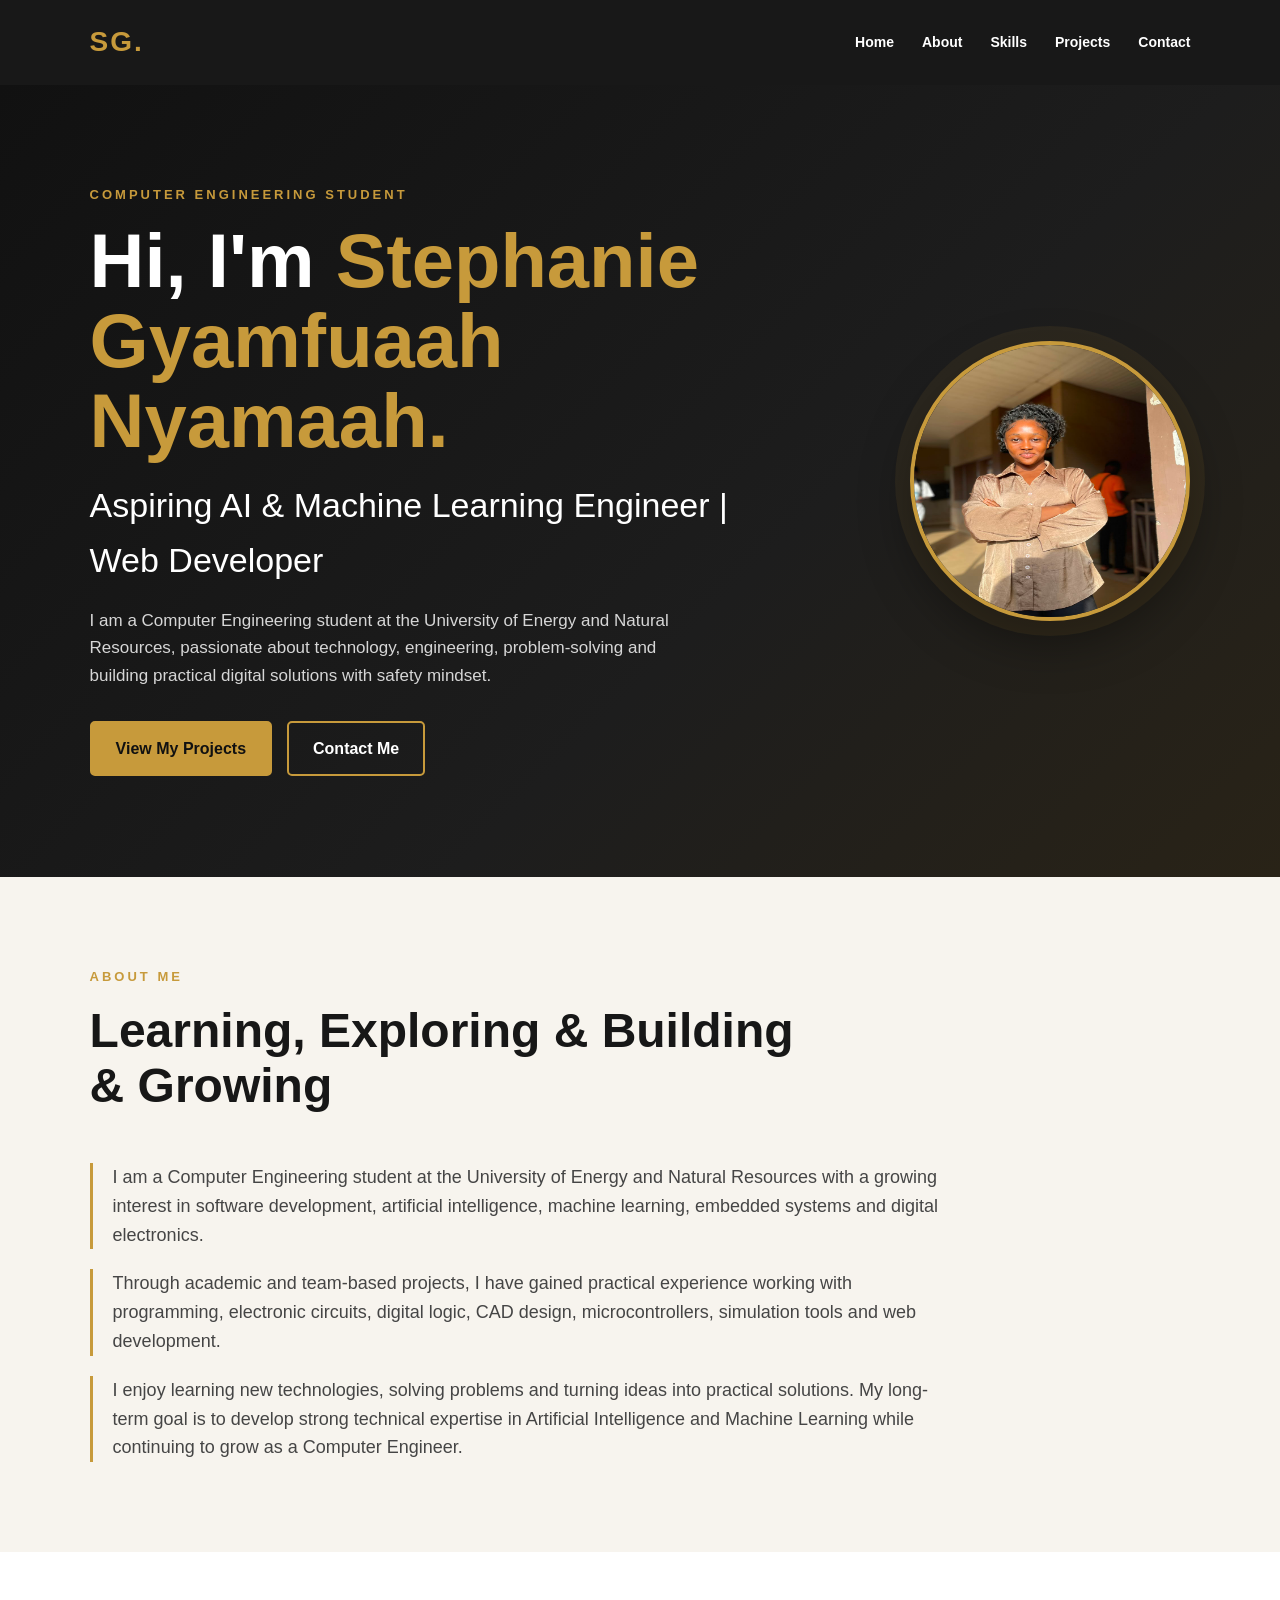
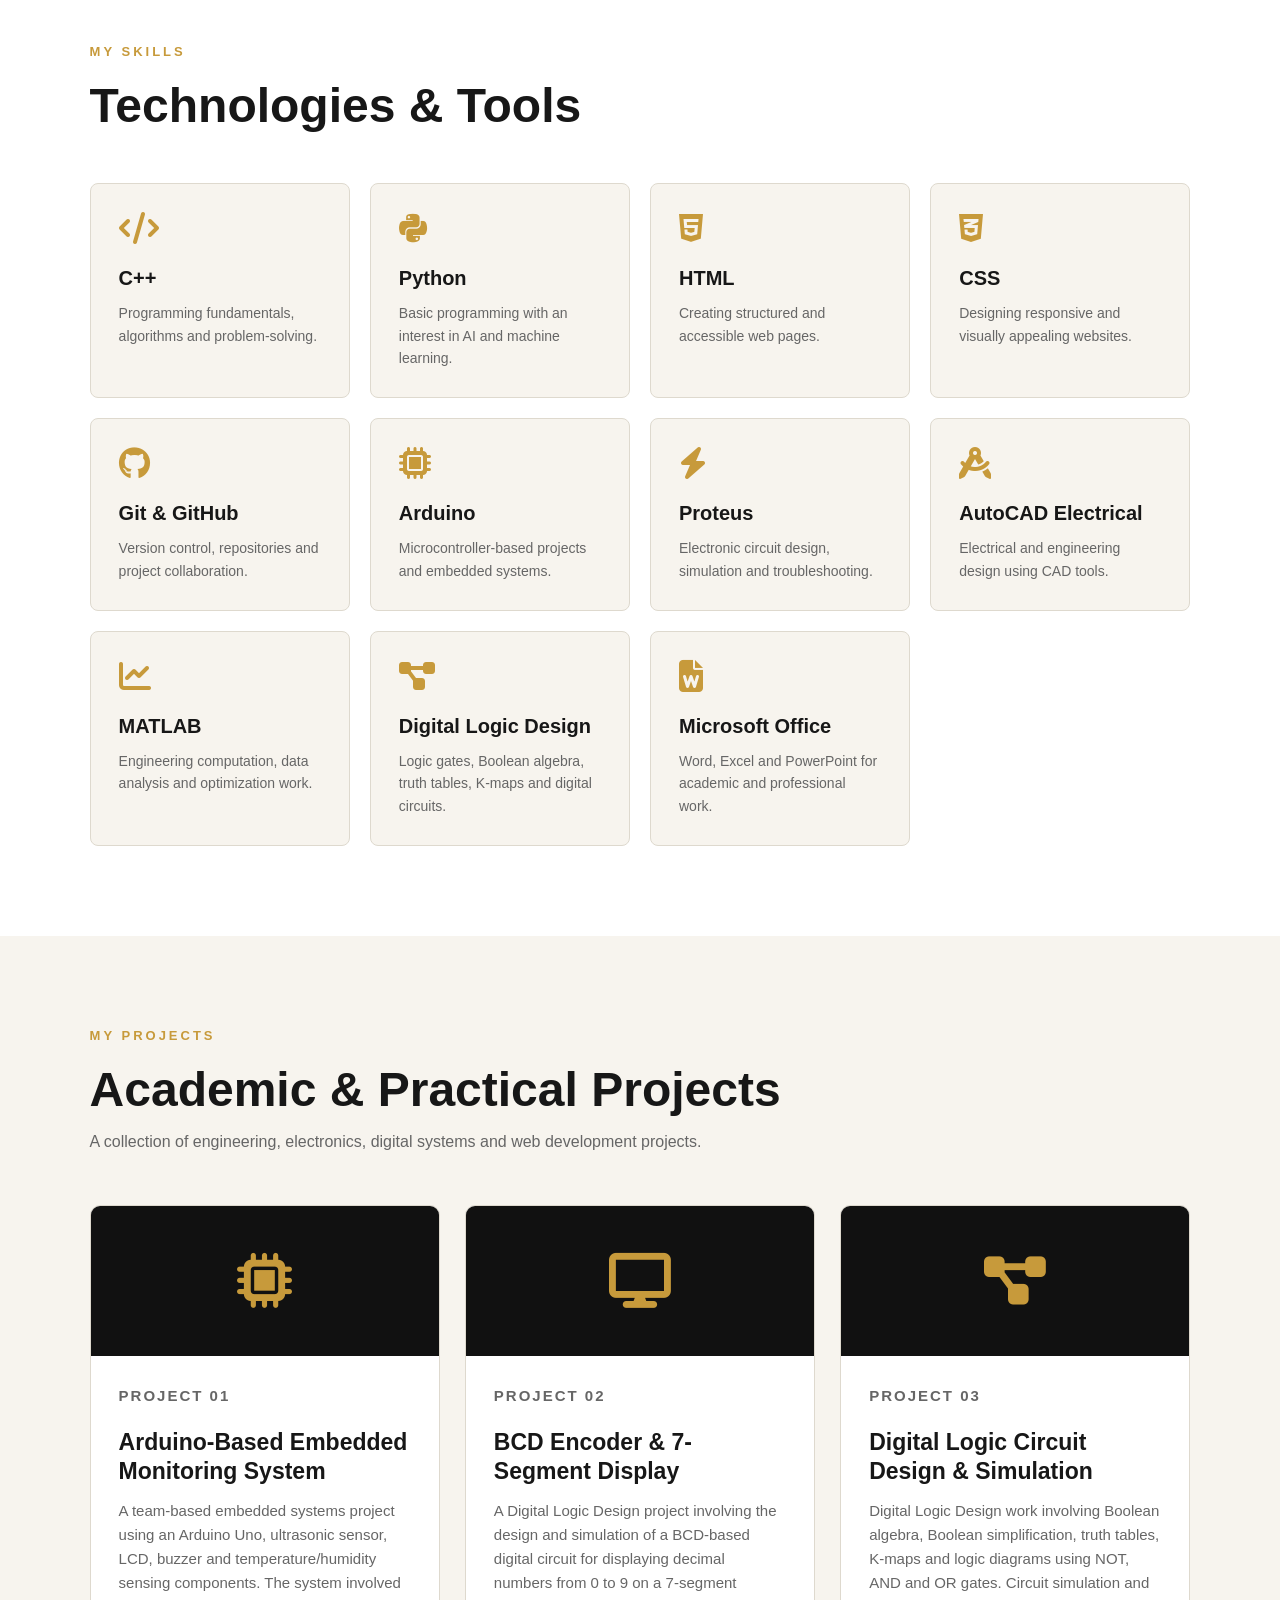
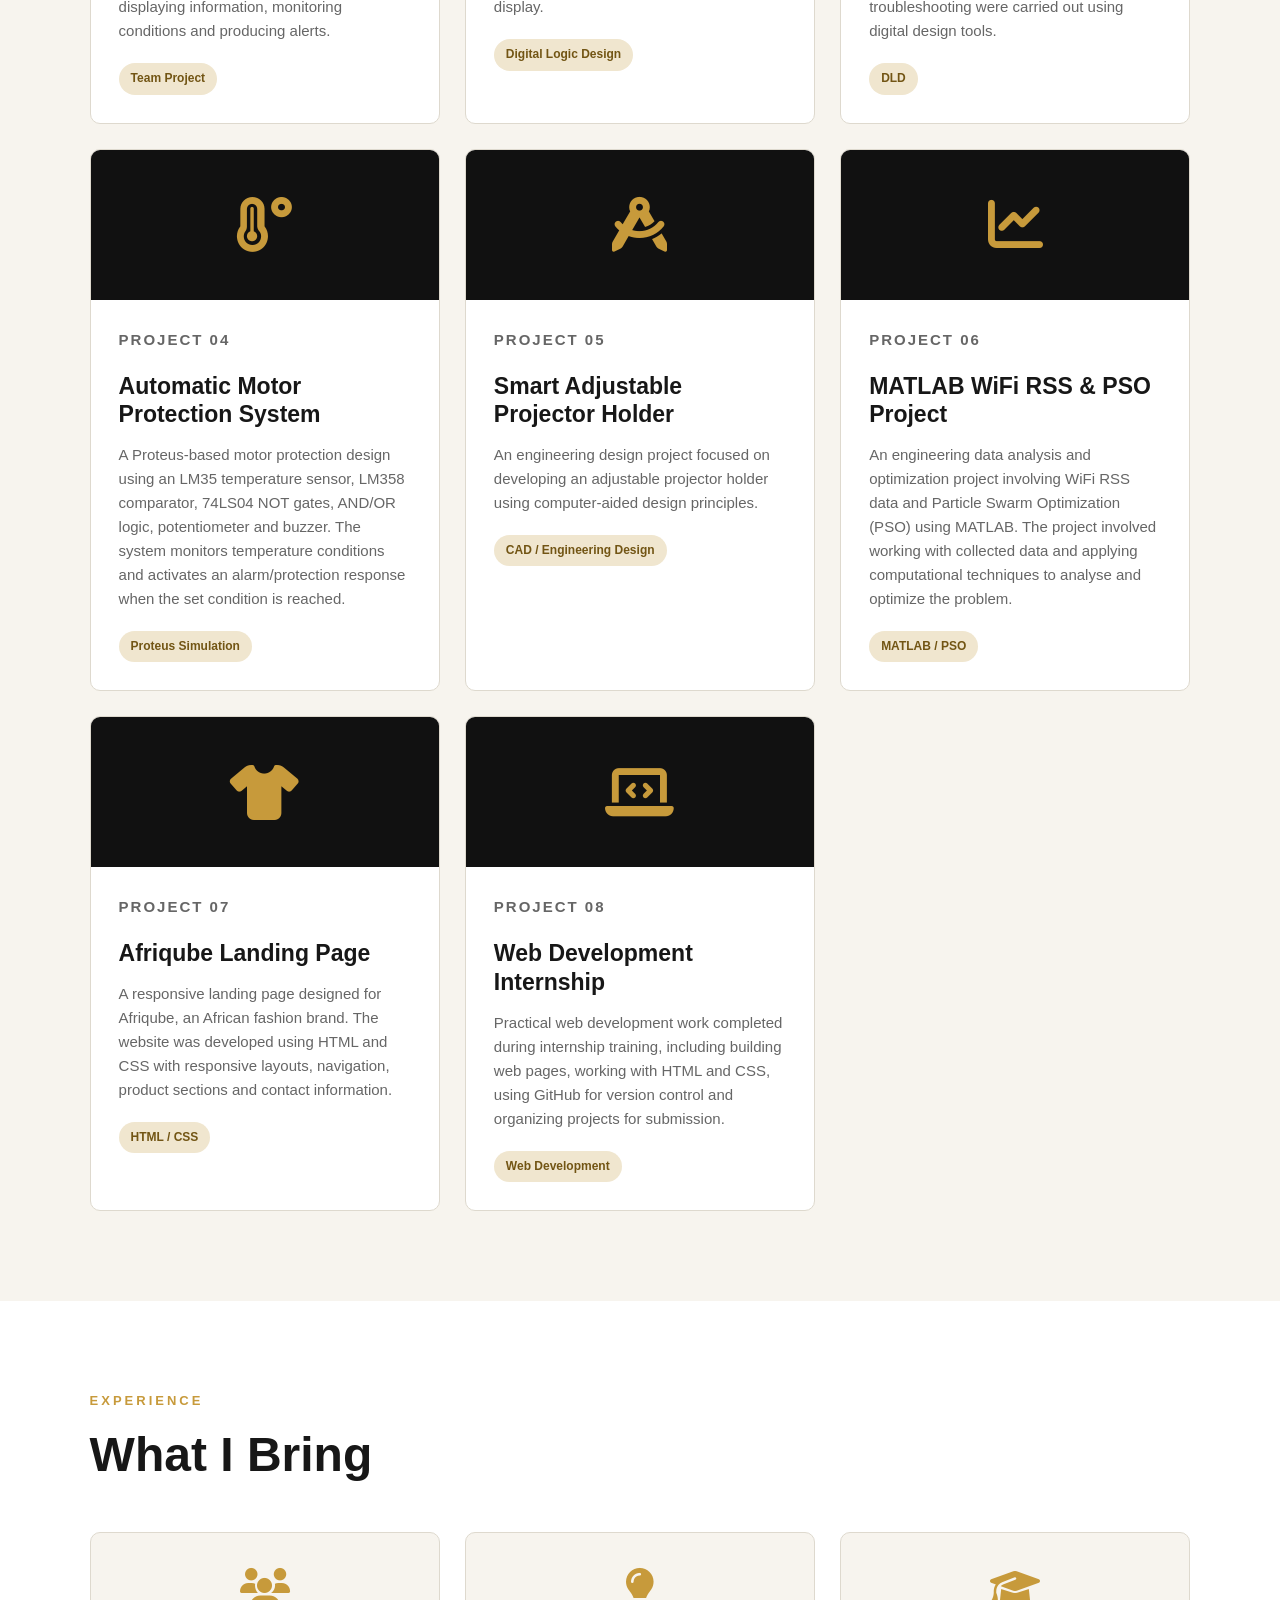
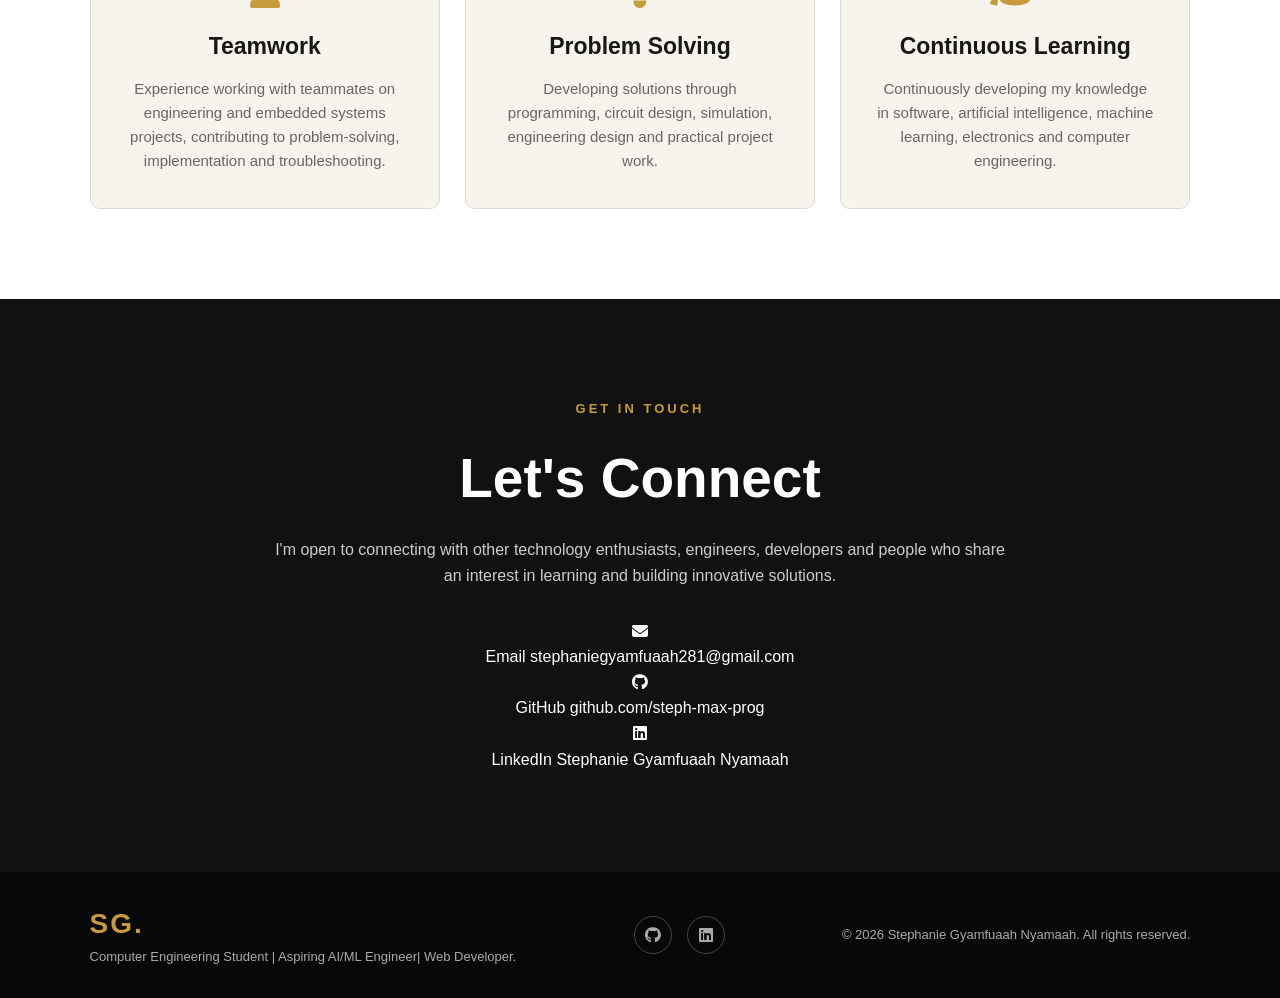
==== WebDev-L1-T2-Personal-Portfolio Website/index.html @ 4ddcb86a "WebDev-L1-T2-Personal Website" ====
<!DOCTYPE html>
<html lang="en">

<head>
    <meta charset="UTF-8">
    <meta name="viewport" content="width=device-width, initial-scale=1.0">

    <title>Stephanie Gyamfuah | Computer Engineering Student</title>

    <link rel="stylesheet" href="style.css">

    <!-- Font Awesome -->
    <link rel="stylesheet"
        href="https://cdnjs.cloudflare.com/ajax/libs/font-awesome/6.5.2/css/all.min.css">
</head>

<body>

    <!-- ================= NAVIGATION ================= -->

    <header class="navbar">

        <a href="#home" class="logo">
            SG.
        </a>

        <nav>
            <a href="#home">Home</a>
            <a href="#about">About</a>
            <a href="#skills">Skills</a>
            <a href="#projects">Projects</a>
            <a href="#contact">Contact</a>
        </nav>

    </header>


    <main>

        <!-- ================= HERO ================= -->

        <section class="hero" id="home">

            <div class="hero-content">

                <p class="eyebrow">
                    COMPUTER ENGINEERING STUDENT
                </p>

                <h1>
                    Hi, I'm <span>Stephanie Gyamfuaah Nyamaah.</span>
                </h1>

                <h2>
                    Aspiring AI & Machine Learning Engineer | Web Developer
                </h2>

                <p class="hero-text">
                    I am a Computer Engineering student at the University
                    of Energy and Natural Resources, passionate about
                    technology, engineering, problem-solving and building
                    practical digital solutions with safety mindset.
                </p>

                <div class="hero-buttons">

                    <a href="#projects" class="btn">
                        View My Projects
                    </a>

                    <a href="#contact" class="btn btn-outline">
                        Contact Me
                    </a>

                </div>

            </div>


            <div class="hero-image">

                <div class="profile-placeholder">
                    <img src="images/profile.jpeg" alt="Stephanie Gyamfuah" class="profile-photo">
                </div>

            </div>

        </section>



        <!-- ================= ABOUT ================= -->

        <section class="section about" id="about">

            <div class="section-heading">

                <p class="eyebrow">
                    ABOUT ME
                </p>

                <h2>
                    Learning, Exploring & Building & Growing
                </h2>

            </div>


            <div class="about-content">

                <p>
                    I am a Computer Engineering student at the University
                    of Energy and Natural Resources with a growing interest
                    in software development, artificial intelligence,
                    machine learning, embedded systems and digital
                    electronics.
                </p>

                <p>
                    Through academic and team-based projects, I have gained
                    practical experience working with programming,
                    electronic circuits, digital logic, CAD design,
                    microcontrollers, simulation tools and web development.
                </p>

                <p>
                    I enjoy learning new technologies, solving problems
                    and turning ideas into practical solutions. My long-term
                    goal is to develop strong technical expertise in
                    Artificial Intelligence and Machine Learning while
                    continuing to grow as a Computer Engineer.
                </p>

            </div>

        </section>



        <!-- ================= SKILLS ================= -->

        <section class="section skills" id="skills">

            <div class="section-heading">

                <p class="eyebrow">
                    MY SKILLS
                </p>

                <h2>
                    Technologies & Tools
                </h2>

            </div>


            <div class="skills-grid">

                <div class="skill-card">
                    <i class="fa-solid fa-code"></i>

                    <h3>
                        C++
                    </h3>

                    <p>
                        Programming fundamentals, algorithms and
                        problem-solving.
                    </p>
                </div>


                <div class="skill-card">
                    <i class="fa-brands fa-python"></i>

                    <h3>
                        Python
                    </h3>

                    <p>
                        Basic programming with an interest in AI and
                        machine learning.
                    </p>
                </div>


                <div class="skill-card">
                    <i class="fa-brands fa-html5"></i>

                    <h3>
                        HTML
                    </h3>

                    <p>
                        Creating structured and accessible web pages.
                    </p>
                </div>


                <div class="skill-card">
                    <i class="fa-brands fa-css3-alt"></i>

                    <h3>
                        CSS
                    </h3>

                    <p>
                        Designing responsive and visually appealing
                        websites.
                    </p>
                </div>


                <div class="skill-card">
                    <i class="fa-brands fa-github"></i>

                    <h3>
                        Git & GitHub
                    </h3>

                    <p>
                        Version control, repositories and project
                        collaboration.
                    </p>
                </div>


                <div class="skill-card">
                    <i class="fa-solid fa-microchip"></i>

                    <h3>
                        Arduino
                    </h3>

                    <p>
                        Microcontroller-based projects and embedded
                        systems.
                    </p>
                </div>


                <div class="skill-card">
                    <i class="fa-solid fa-bolt"></i>

                    <h3>
                        Proteus
                    </h3>

                    <p>
                        Electronic circuit design, simulation and
                        troubleshooting.
                    </p>
                </div>


                <div class="skill-card">
                    <i class="fa-solid fa-drafting-compass"></i>

                    <h3>
                        AutoCAD Electrical
                    </h3>

                    <p>
                        Electrical and engineering design using CAD tools.
                    </p>
                </div>


                <div class="skill-card">
                    <i class="fa-solid fa-chart-line"></i>

                    <h3>
                        MATLAB
                    </h3>

                    <p>
                        Engineering computation, data analysis and
                        optimization work.
                    </p>
                </div>


                <div class="skill-card">
                    <i class="fa-solid fa-diagram-project"></i>

                    <h3>
                        Digital Logic Design
                    </h3>

                    <p>
                        Logic gates, Boolean algebra, truth tables,
                        K-maps and digital circuits.
                    </p>
                </div>


                <div class="skill-card">
                    <i class="fa-solid fa-file-word"></i>

                    <h3>
                        Microsoft Office
                    </h3>

                    <p>
                        Word, Excel and PowerPoint for academic and
                        professional work.
                    </p>
                </div>

            </div>

        </section>



        <!-- ================= PROJECTS ================= -->

        <section class="section projects" id="projects">

            <div class="section-heading">

                <p class="eyebrow">
                    MY PROJECTS
                </p>

                <h2>
                    Academic & Practical Projects
                </h2>

                <p>
                    A collection of engineering, electronics, digital
                    systems and web development projects.
                </p>

            </div>


            <div class="project-grid">


                <!-- PROJECT 1 -->

                <article class="project-card">

                    <div class="project-icon">
                        <i class="fa-solid fa-microchip"></i>
                    </div>

                    <div class="project-content">

                        <p class="project-number">
                            PROJECT 01
                        </p>

                        <h3>
                            Arduino-Based Embedded Monitoring System
                        </h3>

                        <p>
                            A team-based embedded systems project using an
                            Arduino Uno, ultrasonic sensor, LCD, buzzer and
                            temperature/humidity sensing components.
                            The system involved displaying information,
                            monitoring conditions and producing alerts.
                        </p>

                        <span class="project-tag">
                            Team Project
                        </span>

                    </div>

                </article>



                <!-- PROJECT 2 -->

                <article class="project-card">

                    <div class="project-icon">
                        <i class="fa-solid fa-display"></i>
                    </div>

                    <div class="project-content">

                        <p class="project-number">
                            PROJECT 02
                        </p>

                        <h3>
                            BCD Encoder & 7-Segment Display
                        </h3>

                        <p>
                            A Digital Logic Design project involving the
                            design and simulation of a BCD-based digital
                            circuit for displaying decimal numbers from
                            0 to 9 on a 7-segment display.
                        </p>

                        <span class="project-tag">
                            Digital Logic Design
                        </span>

                    </div>

                </article>



                <!-- PROJECT 3 -->

                <article class="project-card">

                    <div class="project-icon">
                        <i class="fa-solid fa-diagram-project"></i>
                    </div>

                    <div class="project-content">

                        <p class="project-number">
                            PROJECT 03
                        </p>

                        <h3>
                            Digital Logic Circuit Design & Simulation
                        </h3>

                        <p>
                            Digital Logic Design work involving Boolean
                            algebra, Boolean simplification, truth tables,
                            K-maps and logic diagrams using NOT, AND and
                            OR gates. Circuit simulation and troubleshooting
                            were carried out using digital design tools.
                        </p>

                        <span class="project-tag">
                            DLD
                        </span>

                    </div>

                </article>



                <!-- PROJECT 4 -->

                <article class="project-card">

                    <div class="project-icon">
                        <i class="fa-solid fa-temperature-high"></i>
                    </div>

                    <div class="project-content">

                        <p class="project-number">
                            PROJECT 04
                        </p>

                        <h3>
                            Automatic Motor Protection System
                        </h3>

                        <p>
                            A Proteus-based motor protection design using
                            an LM35 temperature sensor, LM358 comparator,
                            74LS04 NOT gates, AND/OR logic, potentiometer
                            and buzzer. The system monitors temperature
                            conditions and activates an alarm/protection
                            response when the set condition is reached.
                        </p>

                        <span class="project-tag">
                            Proteus Simulation
                        </span>

                    </div>

                </article>



                <!-- PROJECT 5 -->

                <article class="project-card">

                    <div class="project-icon">
                        <i class="fa-solid fa-drafting-compass"></i>
                    </div>

                    <div class="project-content">

                        <p class="project-number">
                            PROJECT 05
                        </p>

                        <h3>
                            Smart Adjustable Projector Holder
                        </h3>

                        <p>
                            An engineering design project focused on
                            developing an adjustable projector holder
                            using computer-aided design principles.
                        </p>

                        <span class="project-tag">
                            CAD / Engineering Design
                        </span>

                    </div>

                </article>



                <!-- PROJECT 6 -->

                <article class="project-card">

                    <div class="project-icon">
                        <i class="fa-solid fa-chart-line"></i>
                    </div>

                    <div class="project-content">

                        <p class="project-number">
                            PROJECT 06
                        </p>

                        <h3>
                            MATLAB WiFi RSS & PSO Project
                        </h3>

                        <p>
                            An engineering data analysis and optimization
                            project involving WiFi RSS data and Particle
                            Swarm Optimization (PSO) using MATLAB.
                            The project involved working with collected
                            data and applying computational techniques
                            to analyse and optimize the problem.
                        </p>

                        <span class="project-tag">
                            MATLAB / PSO
                        </span>

                    </div>

                </article>



                <!-- PROJECT 7 -->

                <article class="project-card">

                    <div class="project-icon">
                        <i class="fa-solid fa-shirt"></i>
                    </div>

                    <div class="project-content">

                        <p class="project-number">
                            PROJECT 07
                        </p>

                        <h3>
                            Afriqube Landing Page
                        </h3>

                        <p>
                            A responsive landing page designed for
                            Afriqube, an African fashion brand. The
                            website was developed using HTML and CSS
                            with responsive layouts, navigation,
                            product sections and contact information.
                        </p>

                        <span class="project-tag">
                            HTML / CSS
                        </span>

                    </div>

                </article>



                <!-- PROJECT 8 -->

                <article class="project-card">

                    <div class="project-icon">
                        <i class="fa-solid fa-laptop-code"></i>
                    </div>

                    <div class="project-content">

                        <p class="project-number">
                            PROJECT 08
                        </p>

                        <h3>
                            Web Development Internship
                        </h3>

                        <p>
                            Practical web development work completed
                            during internship training, including
                            building web pages, working with HTML and
                            CSS, using GitHub for version control and
                            organizing projects for submission.
                        </p>

                        <span class="project-tag">
                            Web Development
                        </span>

                    </div>

                </article>


            </div>

        </section>



        <!-- ================= EXPERIENCE ================= -->

        <section class="section experience">

            <div class="section-heading">

                <p class="eyebrow">
                    EXPERIENCE
                </p>

                <h2>
                    What I Bring
                </h2>

            </div>


            <div class="experience-grid">

                <div class="experience-card">

                    <i class="fa-solid fa-users"></i>

                    <h3>
                        Teamwork
                    </h3>

                    <p>
                        Experience working with teammates on engineering
                        and embedded systems projects, contributing to
                        problem-solving, implementation and troubleshooting.
                    </p>

                </div>


                <div class="experience-card">

                    <i class="fa-solid fa-lightbulb"></i>

                    <h3>
                        Problem Solving
                    </h3>

                    <p>
                        Developing solutions through programming,
                        circuit design, simulation, engineering design
                        and practical project work.
                    </p>

                </div>


                <div class="experience-card">

                    <i class="fa-solid fa-graduation-cap"></i>

                    <h3>
                        Continuous Learning
                    </h3>

                    <p>
                        Continuously developing my knowledge in software,
                        artificial intelligence, machine learning,
                        electronics and computer engineering.
                    </p>

                </div>

            </div>

        </section>



        

        <!-- ================= CONTACT ================= -->

<section class="contact" id="contact">

    <div class="contact-content">

        <p class="eyebrow">GET IN TOUCH</p>

        <h2>Let's Connect</h2>

        <p>
            I'm open to connecting with other technology enthusiasts,
            engineers, developers and people who share an interest in
            learning and building innovative solutions.
        </p>

        <div class="contact-info">

            <div class="contact-item">
                <i class="fa-solid fa-envelope"></i>

                <div>
                    <span>Email</span>

                    <a href="mailto:stephaniegyamfuaah281@gmail.com">
                        stephaniegyamfuaah281@gmail.com
                    </a>
                </div>
            </div>

            <div class="contact-item">
                <i class="fa-brands fa-github"></i>

                <div>
                    <span>GitHub</span>

                    <a href="https://github.com/steph-max-prog"
                       target="_blank">
                        github.com/steph-max-prog
                    </a>
                </div>
            </div>

            <div class="contact-item">
                <i class="fa-brands fa-linkedin"></i>

                <div>
                    <span>LinkedIn</span>

                    <a href="https://www.linkedin.com/in/stephanie-gyamfuaah-3a66322b4"
                       target="_blank">
                        Stephanie Gyamfuaah Nyamaah
                    </a>
                </div>
            </div>

        </div>

    </div>

</section>

    </main>



    <!-- ================= FOOTER ================= -->

    <footer class="footer">

        <div>

            <a href="#home" class="logo">
                SG.
            </a>

            <p>
                Computer Engineering Student | Aspiring AI/ML Engineer| Web Developer.
            </p>

        </div>


        <div class="social-links">

            <a href="#" aria-label="GitHub">
                <i class="fa-brands fa-github"></i>
            </a>

            <a href="#" aria-label="LinkedIn">
                <i class="fa-brands fa-linkedin"></i>
            </a>

        </div>


        <p class="copyright">
            © 2026 Stephanie Gyamfuaah Nyamaah. All rights reserved.
        </p>

    </footer>

</body>

</html>
---- WebDev-L1-T2-Personal-Portfolio Website/style.css ----
* {
    margin: 0;
    padding: 0;
    box-sizing: border-box;
}

html {
    scroll-behavior: smooth;
}

body {
    font-family: Arial, Helvetica, sans-serif;
    background: #f7f4ee;
    color: #171717;
    line-height: 1.6;
}

a {
    text-decoration: none;
    color: inherit;
}

img {
    max-width: 100%;
    display: block;
}


/* =========================
   COLOUR VARIABLES
========================= */

:root {
    --black: #111111;
    --dark: #1c1c1c;
    --gold: #c79a3b;
    --light-gold: #e4c477;
    --cream: #f7f4ee;
    --white: #ffffff;
    --gray: #666666;
    --border: #ded9ce;
}


/* =========================
   NAVIGATION
========================= */

.navbar {
    position: sticky;
    top: 0;
    z-index: 1000;

    display: flex;
    justify-content: space-between;
    align-items: center;

    padding: 20px 7%;

    background: rgba(17, 17, 17, 0.97);
    color: var(--white);
}

.logo {
    font-size: 28px;
    font-weight: 800;
    color: var(--gold);
    letter-spacing: 2px;
}

.navbar nav {
    display: flex;
    gap: 28px;
}

.navbar nav a {
    font-size: 14px;
    font-weight: 600;
    transition: 0.3s ease;
}

.navbar nav a:hover {
    color: var(--gold);
}


/* =========================
   HERO
========================= */

.hero {
    min-height: 88vh;

    display: flex;
    align-items: center;
    justify-content: space-between;
    gap: 60px;

    padding: 80px 7%;

    background:
        linear-gradient(
            135deg,
            #111111 0%,
            #1d1d1d 60%,
            #292317 100%
        );

    color: var(--white);
}

.hero-content {
    max-width: 700px;
}

.eyebrow {
    color: var(--gold);
    font-size: 13px;
    font-weight: 700;
    letter-spacing: 3px;
    margin-bottom: 15px;
}

.hero h1 {
    font-size: clamp(42px, 6vw, 76px);
    line-height: 1.05;
    margin-bottom: 18px;
}

.hero h1 span {
    color: var(--gold);
}

.hero h2 {
    font-size: clamp(22px, 3vw, 34px);
    font-weight: 500;
    margin-bottom: 20px;
}

.hero-text {
    max-width: 620px;
    color: #d6d6d6;
    font-size: 17px;
    margin-bottom: 32px;
}

.hero-buttons {
    display: flex;
    gap: 15px;
    flex-wrap: wrap;
}

.btn {
    display: inline-block;

    padding: 13px 24px;

    background: var(--gold);
    color: var(--black);

    border: 2px solid var(--gold);

    font-weight: 700;
    border-radius: 5px;

    transition: 0.3s ease;
}

.btn:hover {
    background: var(--light-gold);
    border-color: var(--light-gold);
    transform: translateY(-2px);
}

.btn-outline {
    background: transparent;
    color: var(--white);
}

.btn-outline:hover {
    color: var(--black);
}


/* =========================
   PROFILE PHOTO
========================= */

.profile-photo {
    width: 280px;
    height: 280px;

    border-radius: 50%;
    overflow: hidden;

    border: 4px solid var(--gold);

    display: block;
    
    box-shadow:
        0 0 0 15px rgba(199, 154, 59, 0.08),
        0 20px 50px rgba(0, 0, 0, 0.4);
}

.profile-photo img {
    width: 100%;
    height: 100%;
    display: block;

    object-fit: cover;

    border-radius: 50%;
}



/* =========================
   GENERAL SECTIONS
========================= */

.section {
    padding: 90px 7%;
}

.section-heading {
    max-width: 720px;
    margin-bottom: 50px;
}

.section-heading h2 {
    font-size: clamp(30px, 4vw, 48px);
    line-height: 1.15;
    margin-bottom: 12px;
}

.section-heading > p:last-child {
    color: var(--gray);
}


/* =========================
   ABOUT
========================= */

.about {
    background: var(--cream);
}

.about-content {
    max-width: 850px;

    display: grid;
    gap: 20px;

    font-size: 18px;
    color: #454545;
}

.about-content p {
    border-left: 3px solid var(--gold);
    padding-left: 20px;
}


/* =========================
   SKILLS
========================= */

.skills {
    background: var(--white);
}

.skills-grid {
    display: grid;

    grid-template-columns:
        repeat(auto-fit, minmax(220px, 1fr));

    gap: 20px;
}

.skill-card {
    padding: 28px;

    background: var(--cream);

    border: 1px solid var(--border);
    border-radius: 8px;

    transition: 0.3s ease;
}

.skill-card:hover {
    transform: translateY(-6px);
    border-color: var(--gold);

    box-shadow:
        0 12px 30px rgba(0, 0, 0, 0.08);
}

.skill-card i {
    font-size: 32px;
    color: var(--gold);
    margin-bottom: 18px;
}

.skill-card h3 {
    font-size: 20px;
    margin-bottom: 8px;
}

.skill-card p {
    color: var(--gray);
    font-size: 14px;
}


/* =========================
   PROJECTS
========================= */

.projects {
    background: var(--cream);
}

.project-grid {
    display: grid;

    grid-template-columns:
        repeat(auto-fit, minmax(300px, 1fr));

    gap: 25px;
}

.project-card {
    background: var(--white);

    border: 1px solid var(--border);
    border-radius: 10px;

    overflow: hidden;

    transition: 0.3s ease;
}

.project-card:hover {
    transform: translateY(-7px);

    box-shadow:
        0 15px 35px rgba(0, 0, 0, 0.1);

    border-color: var(--gold);
}

.project-icon {
    height: 150px;

    display: flex;
    justify-content: center;
    align-items: center;

    background: var(--black);

    color: var(--gold);

    font-size: 55px;
}

.project-content {
    padding: 28px;
}

.project-number {
    color: var(--gold);
    font-size: 12px;
    font-weight: 800;
    letter-spacing: 2px;
    margin-bottom: 8px;
}

.project-content h3 {
    font-size: 23px;
    line-height: 1.25;
    margin-bottom: 14px;
}

.project-content p {
    color: var(--gray);
    font-size: 15px;
    margin-bottom: 20px;
}

.project-tag {
    display: inline-block;

    padding: 6px 12px;

    background: #f0e6cf;
    color: #725514;

    border-radius: 20px;

    font-size: 12px;
    font-weight: 700;
}


/* =========================
   EXPERIENCE
========================= */

.experience {
    background: var(--white);
}

.experience-grid {
    display: grid;

    grid-template-columns:
        repeat(auto-fit, minmax(250px, 1fr));

    gap: 25px;
}

.experience-card {
    padding: 35px;

    border: 1px solid var(--border);
    border-radius: 10px;

    text-align: center;

    background: var(--cream);

    transition: 0.3s ease;
}

.experience-card:hover {
    transform: translateY(-5px);
}

.experience-card i {
    font-size: 40px;
    color: var(--gold);
    margin-bottom: 20px;
}

.experience-card h3 {
    font-size: 23px;
    margin-bottom: 12px;
}

.experience-card p {
    color: var(--gray);
    font-size: 15px;
}


/* =========================
   CONTACT
========================= */

.contact {
    padding: 100px 7%;

    background: var(--black);

    color: var(--white);

    text-align: center;
}

.contact-content {
    max-width: 750px;
    margin: auto;
}

.contact h2 {
    font-size: clamp(35px, 5vw, 55px);
    margin-bottom: 15px;
}

.contact-content > p:not(.eyebrow) {
    color: #cccccc;
    margin-bottom: 30px;
}

.contact-links {
    display: flex;
    justify-content: center;
    gap: 15px;
    flex-wrap: wrap;
}

.contact-links a {
    display: flex;
    align-items: center;
    gap: 9px;

    padding: 12px 20px;

    border: 1px solid #444;
    border-radius: 5px;

    transition: 0.3s ease;
}

.contact-links a:hover {
    background: var(--gold);
    color: var(--black);
    border-color: var(--gold);
}

.contact-links i {
    color: var(--gold);
}

.contact-links a:hover i {
    color: var(--black);
}


/* =========================
   FOOTER
========================= */

.footer {
    padding: 30px 7%;

    background: #080808;
    color: #aaaaaa;

    display: flex;
    align-items: center;
    justify-content: space-between;

    gap: 20px;

    flex-wrap: wrap;
}

.footer p {
    font-size: 13px;
}

.social-links {
    display: flex;
    gap: 15px;
}

.social-links a {
    width: 38px;
    height: 38px;

    display: flex;
    align-items: center;
    justify-content: center;

    border: 1px solid #444;
    border-radius: 50%;

    transition: 0.3s ease;
}

.social-links a:hover {
    background: var(--gold);
    color: var(--black);
    border-color: var(--gold);
}


/* =========================
   TABLET
========================= */

@media (max-width: 850px) {

    .navbar {
        padding: 18px 5%;
    }

    .navbar nav {
        gap: 15px;
    }

    .hero {
        padding: 70px 5%;
        flex-direction: column;
        text-align: center;
    }

    .hero-content {
        max-width: 750px;
    }

    .hero-buttons {
        justify-content: center;
    }

    .profile-placeholder {
        width: 220px;
        height: 220px;
        font-size: 65px;
    }

    .section {
        padding: 75px 5%;
    }

}


/* =========================
   MOBILE
========================= */

@media (max-width: 600px) {

    .navbar {
        flex-direction: column;
        gap: 15px;
    }

    .navbar nav {
        width: 100%;

        justify-content: center;

        gap: 14px;

        flex-wrap: wrap;
    }

    .navbar nav a {
        font-size: 12px;
    }

    .hero {
        min-height: auto;
        padding: 70px 5%;
    }

    .hero h1 {
        font-size: 43px;
    }

    .hero h2 {
        font-size: 22px;
    }

    .hero-text {
        font-size: 15px;
    }

    .profile-placeholder {
        width: 190px;
        height: 190px;
        font-size: 55px;
    }

    .section {
        padding: 65px 5%;
    }

    .section-heading {
        margin-bottom: 35px;
    }

    .skill-card {
        padding: 24px;
    }

    .project-grid {
        grid-template-columns: 1fr;
    }

    .experience-grid {
        grid-template-columns: 1fr;
    }

    .contact {
        padding: 75px 5%;
    }

    .footer {
        flex-direction: column;
        text-align: center;
    }

}


/* =========================
   SMALL MOBILE
========================= */

@media (max-width: 400px) {

    .navbar nav {
        gap: 9px;
    }

    .navbar nav a {
        font-size: 11px;
    }

    .hero h1 {
        font-size: 36px;
    }

    .hero h2 {
        font-size: 19px;
    }

    .btn {
        width: 100%;
        text-align: center;
    }

}
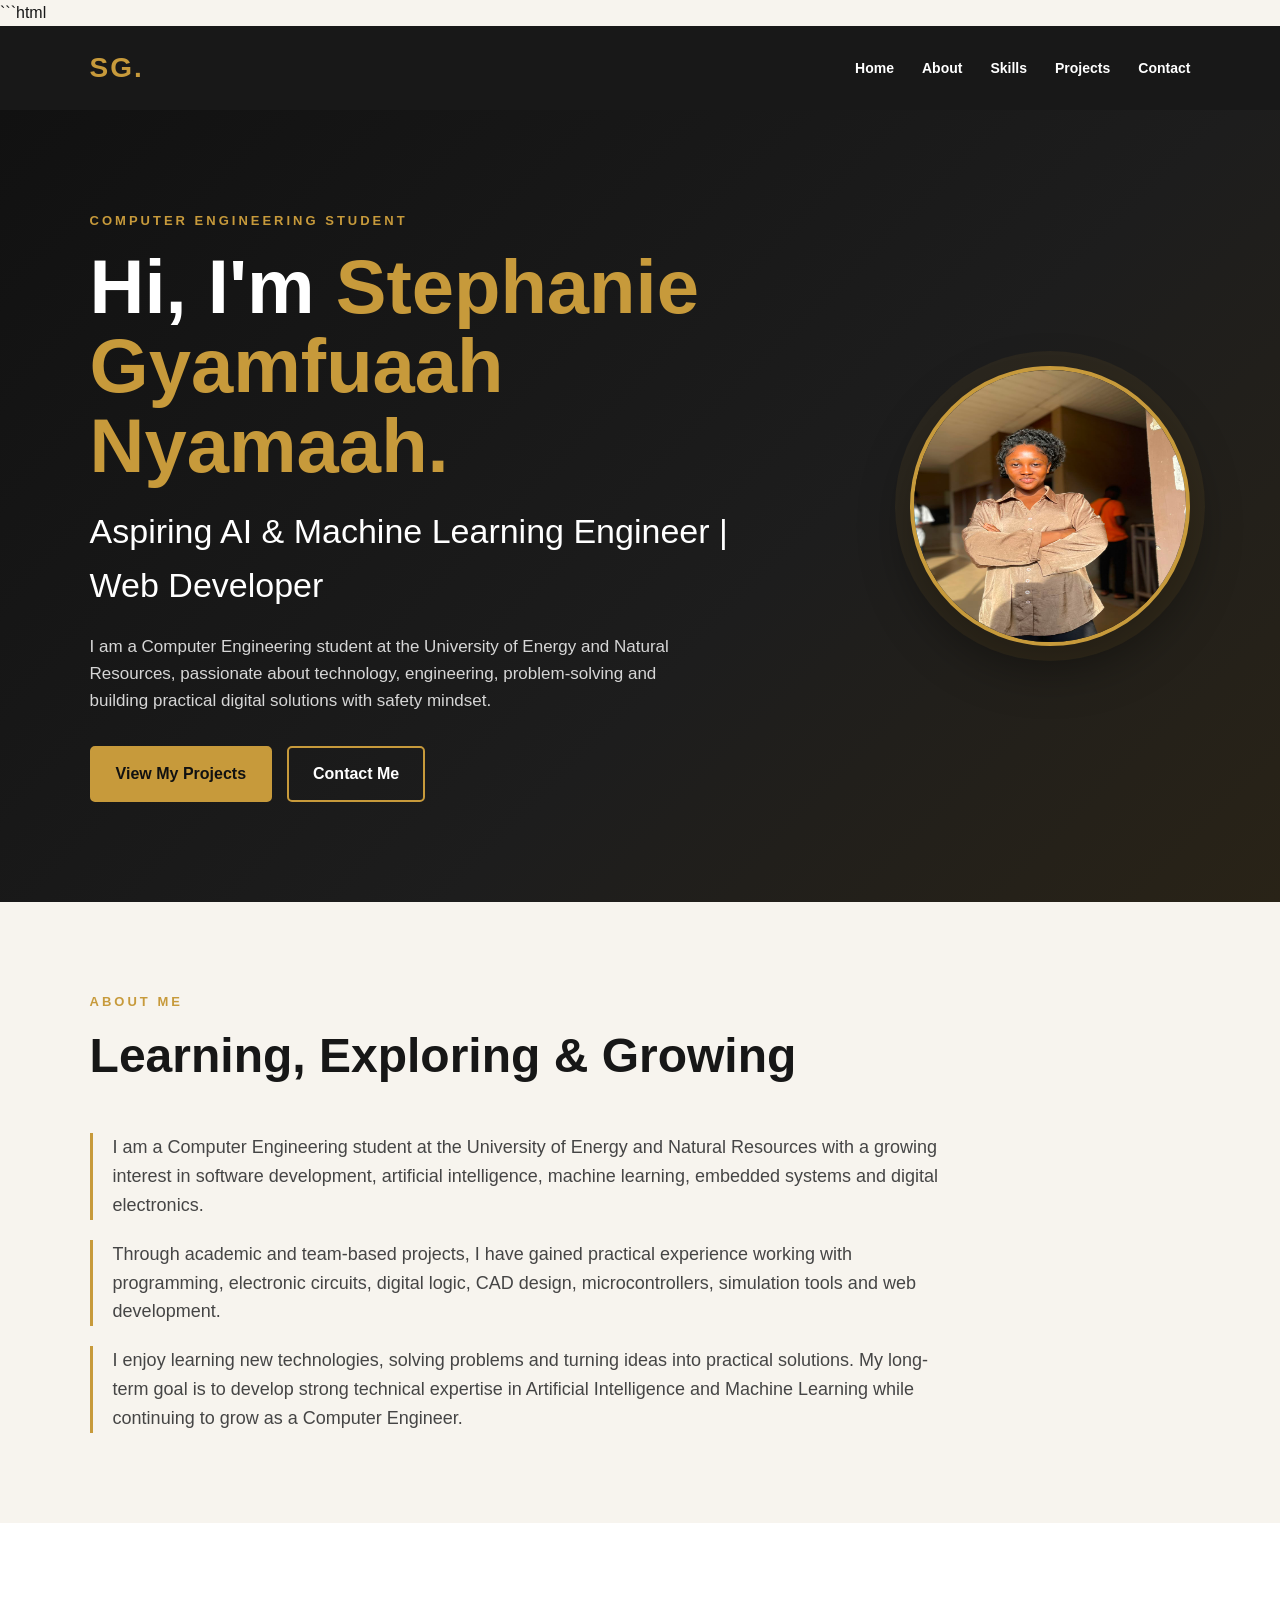
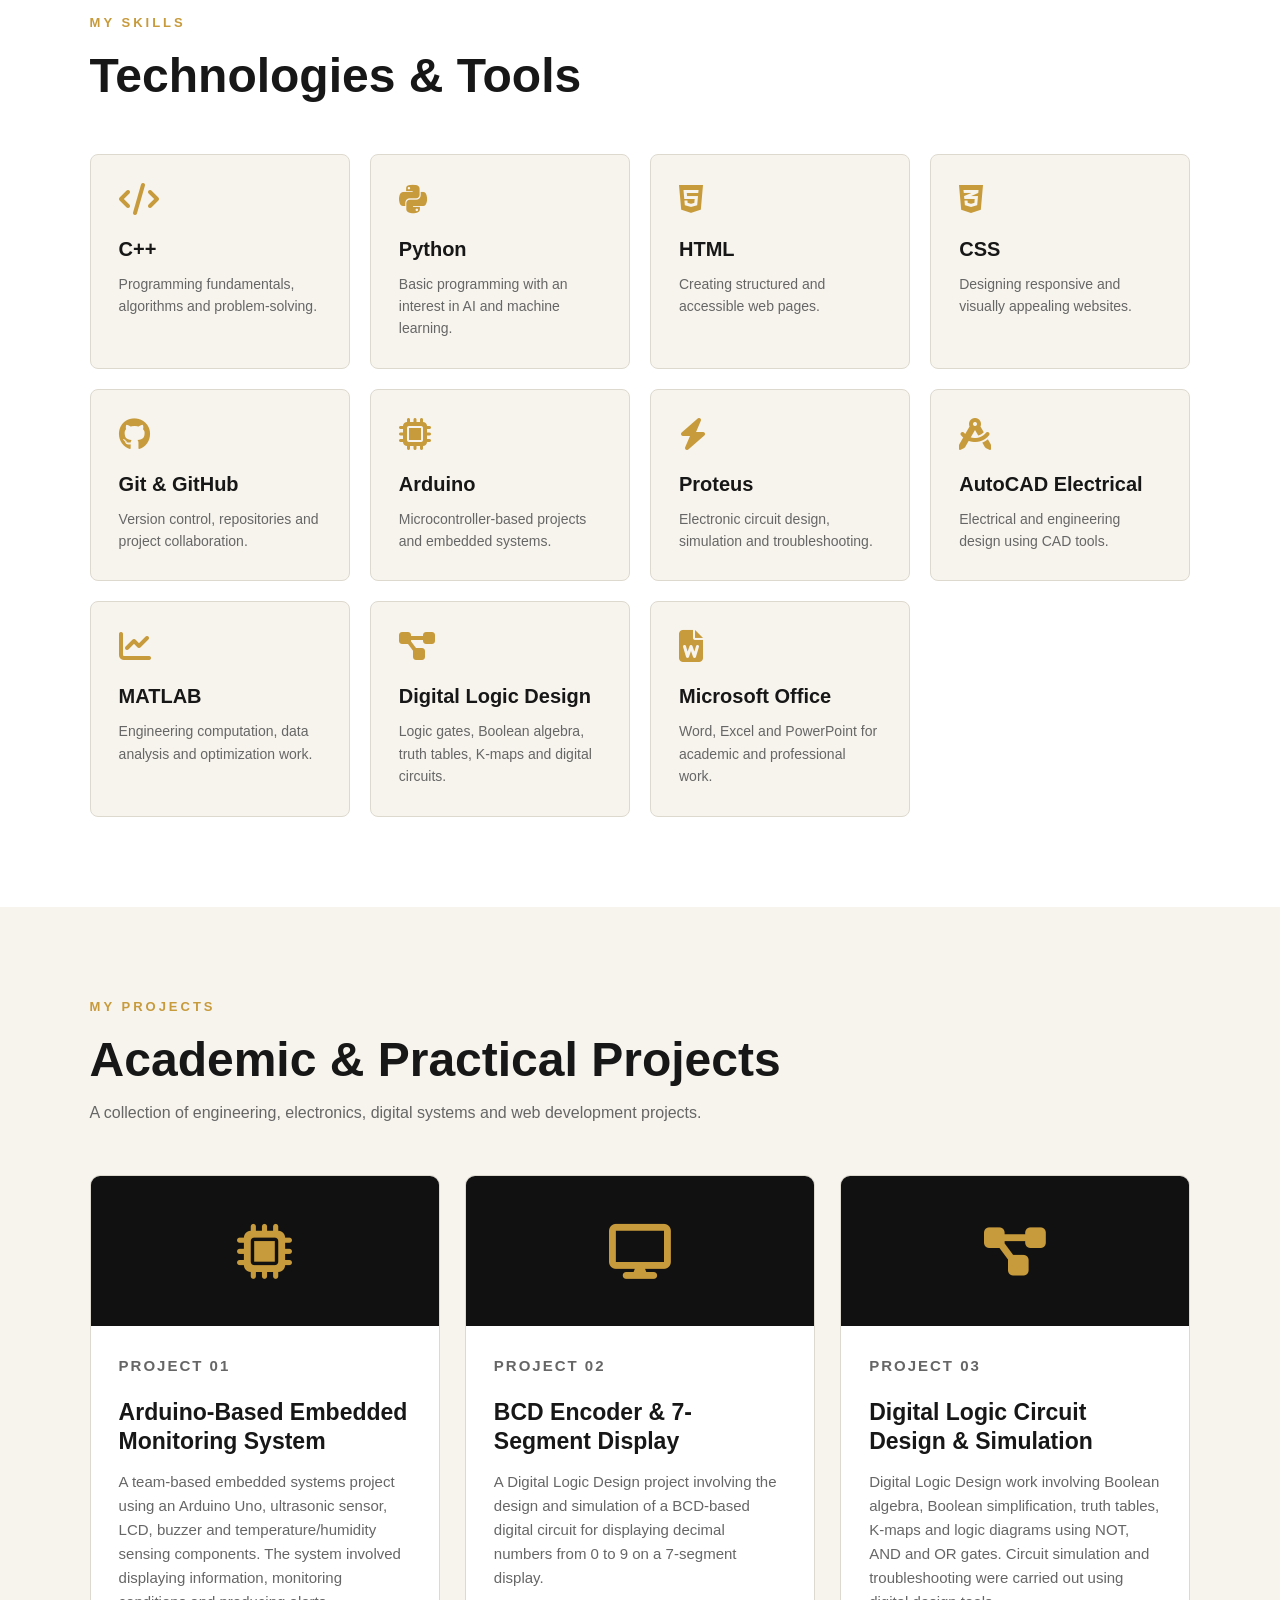
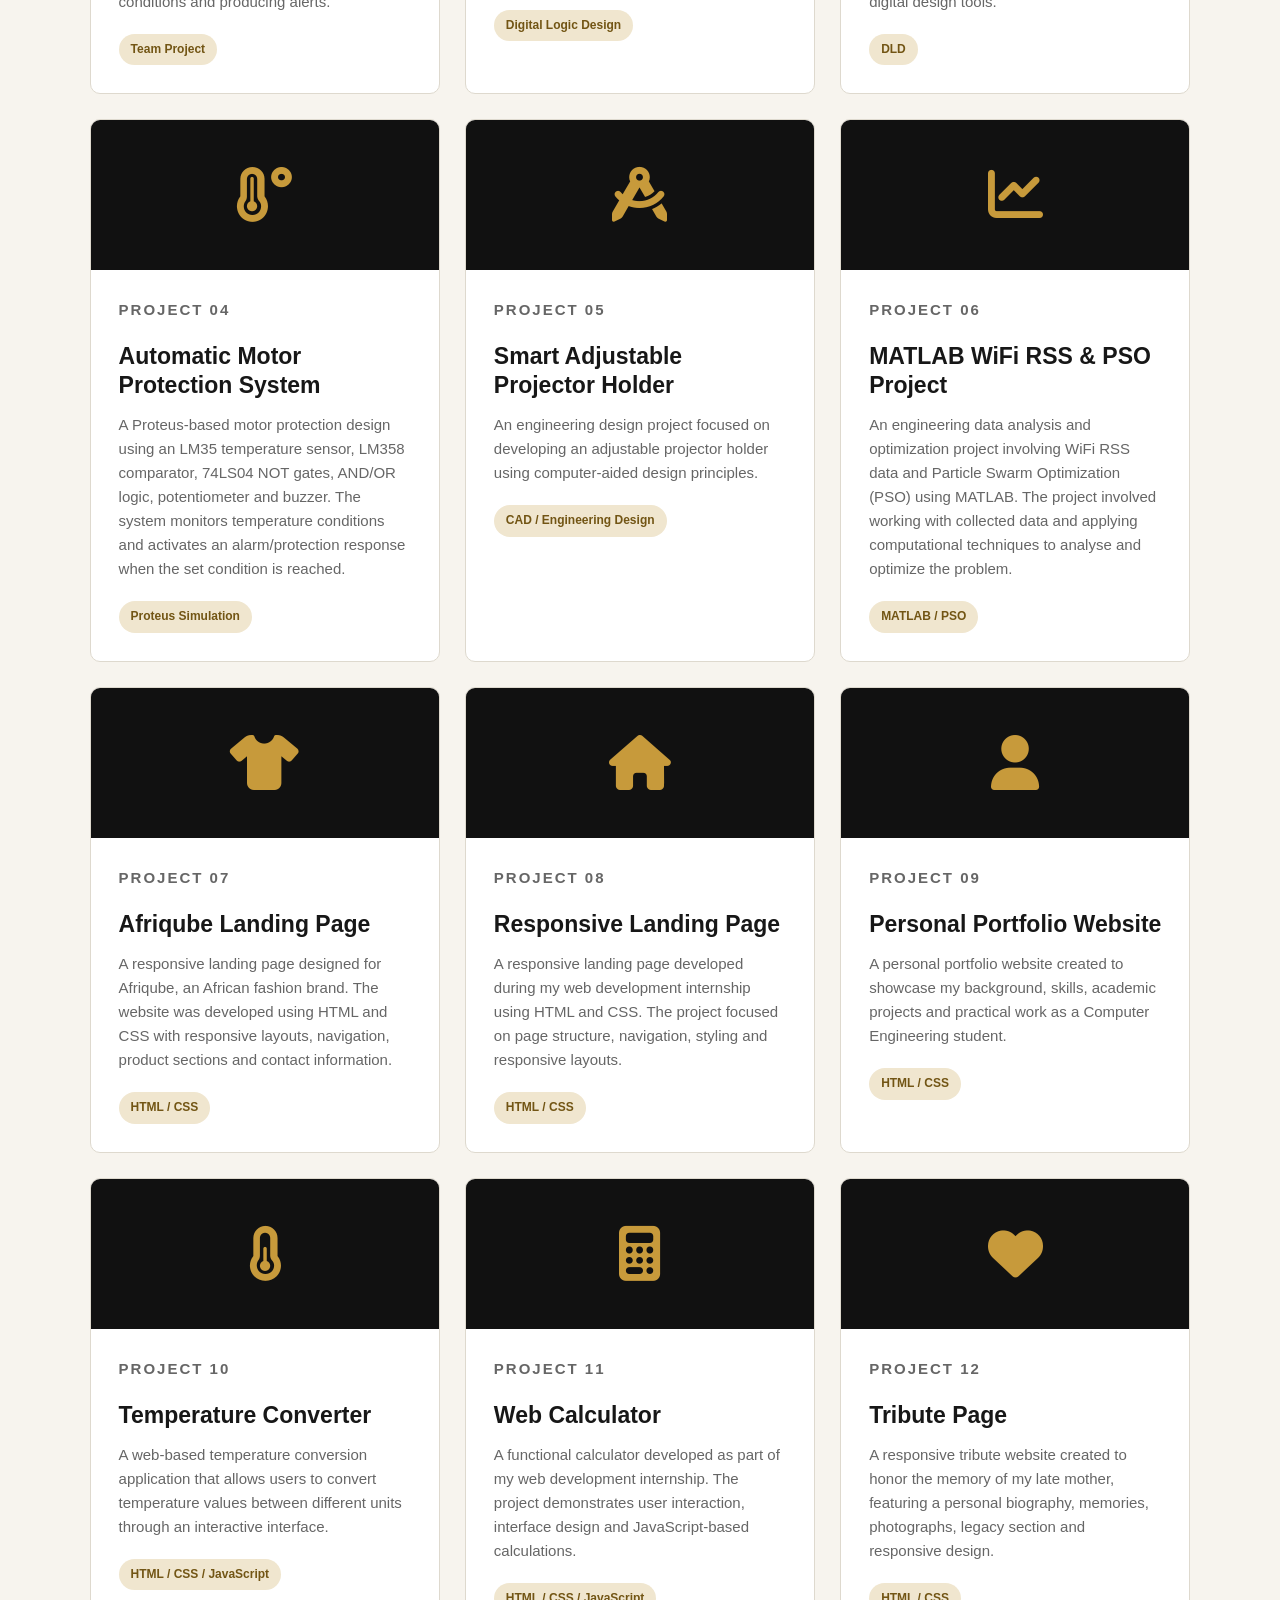
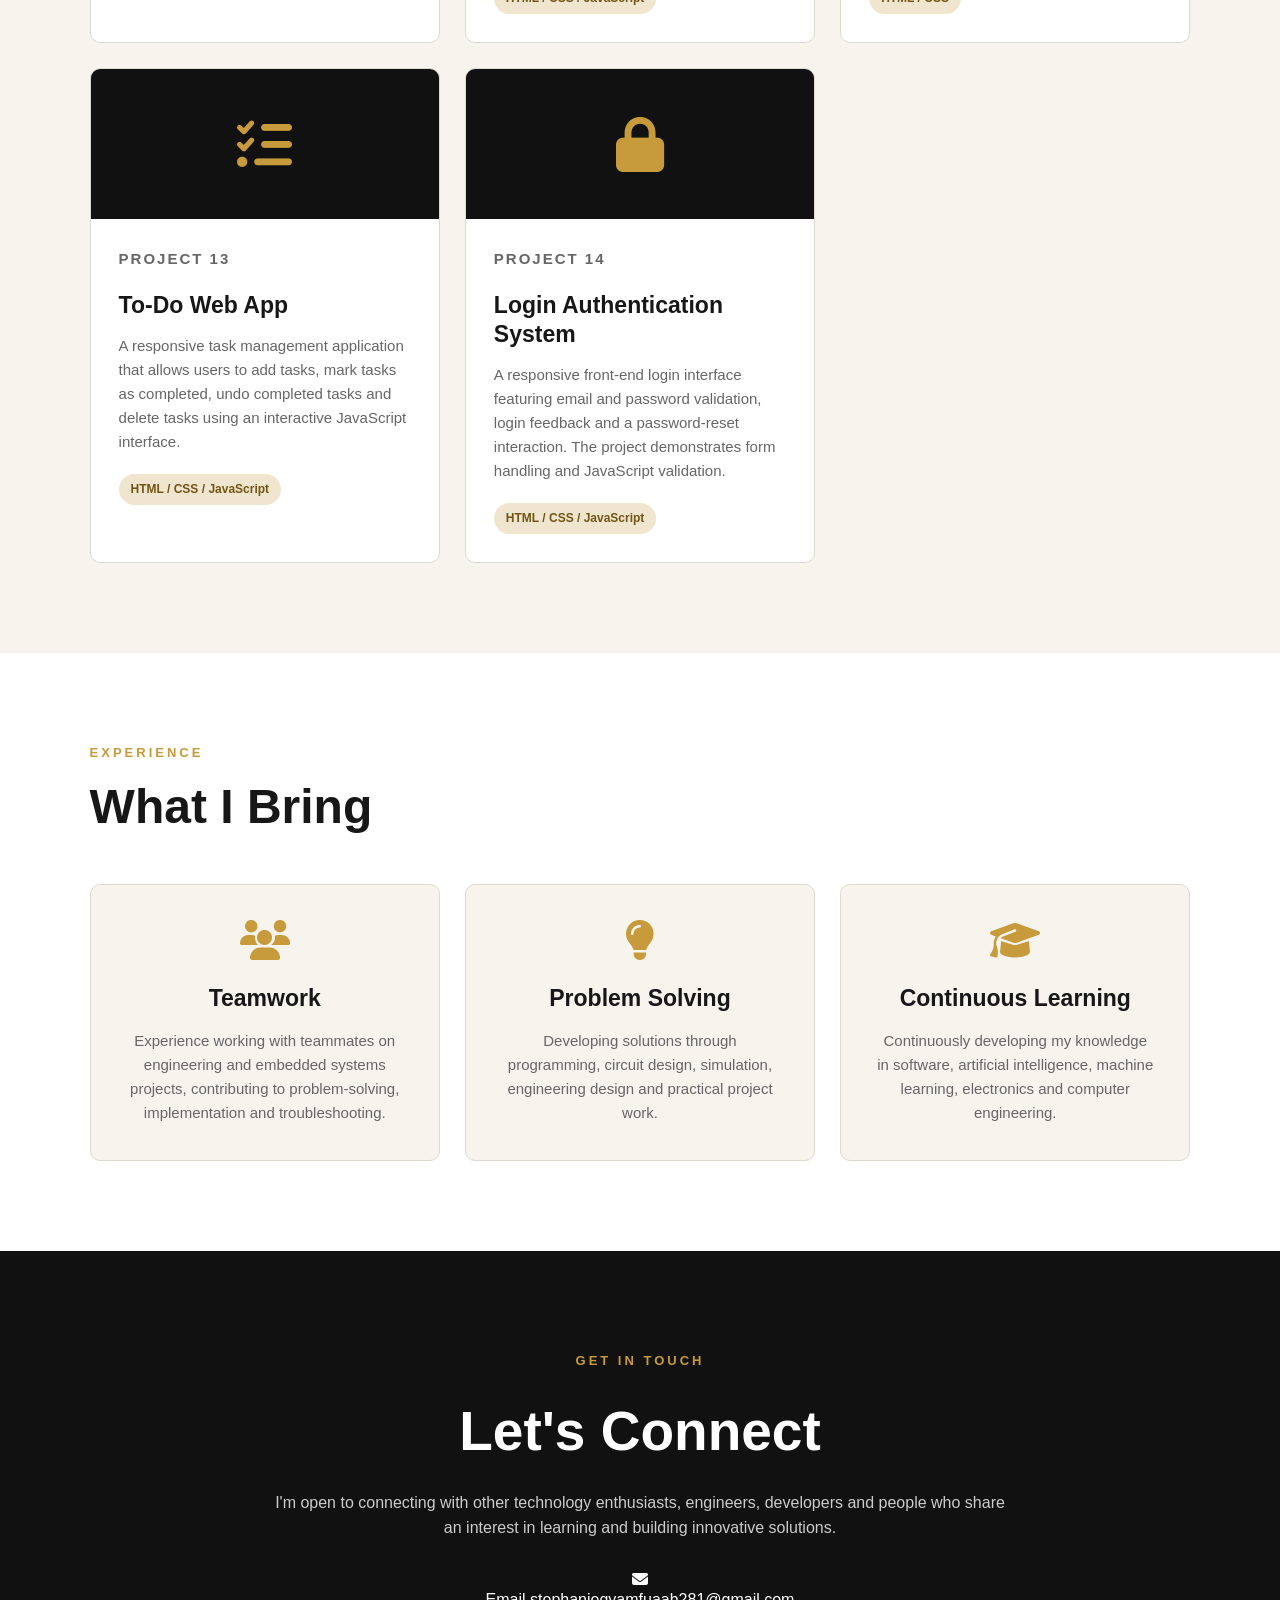
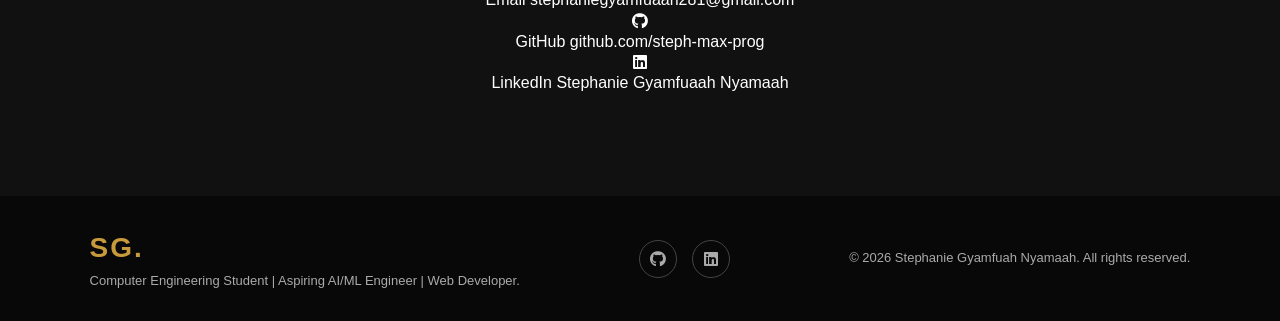
==== commit 4201039c: "Updated portfolio projects section" ====
--- a/WebDev-L1-T2-Personal-Portfolio Website/index.html
+++ b/WebDev-L1-T2-Personal-Portfolio Website/index.html
@@ -1,3 +1,4 @@
+```html
 <!DOCTYPE html>
 <html lang="en">
 
@@ -9,14 +10,14 @@
 
     <link rel="stylesheet" href="style.css">
 
-    <!-- Font Awesome -->
+    
     <link rel="stylesheet"
         href="https://cdnjs.cloudflare.com/ajax/libs/font-awesome/6.5.2/css/all.min.css">
 </head>
 
 <body>
 
-    <!-- ================= NAVIGATION ================= -->
+
 
     <header class="navbar">
 
@@ -37,7 +38,7 @@
 
     <main>
 
-        <!-- ================= HERO ================= -->
+        
 
         <section class="hero" id="home">
 
@@ -52,7 +53,7 @@
                 </h1>
 
                 <h2>
-                    Aspiring AI & Machine Learning Engineer | Web Developer
+                    Aspiring AI &amp; Machine Learning Engineer | Web Developer
                 </h2>
 
                 <p class="hero-text">
@@ -80,7 +81,9 @@
             <div class="hero-image">
 
                 <div class="profile-placeholder">
-                    <img src="images/profile.jpeg" alt="Stephanie Gyamfuah" class="profile-photo">
+                    <img src="images/profile.jpeg"
+                         alt="Stephanie Gyamfuah"
+                         class="profile-photo">
                 </div>
 
             </div>
@@ -88,8 +91,7 @@
         </section>
 
 
-
-        <!-- ================= ABOUT ================= -->
+        
 
         <section class="section about" id="about">
 
@@ -100,7 +102,7 @@
                 </p>
 
                 <h2>
-                    Learning, Exploring & Building & Growing
+                    Learning, Exploring &amp; Growing
                 </h2>
 
             </div>
@@ -137,8 +139,6 @@
 
 
 
-        <!-- ================= SKILLS ================= -->
-
         <section class="section skills" id="skills">
 
             <div class="section-heading">
@@ -148,7 +148,7 @@
                 </p>
 
                 <h2>
-                    Technologies & Tools
+                    Technologies &amp; Tools
                 </h2>
 
             </div>
@@ -159,9 +159,7 @@
                 <div class="skill-card">
                     <i class="fa-solid fa-code"></i>
 
-                    <h3>
-                        C++
-                    </h3>
+                    <h3>C++</h3>
 
                     <p>
                         Programming fundamentals, algorithms and
@@ -173,9 +171,7 @@
                 <div class="skill-card">
                     <i class="fa-brands fa-python"></i>
 
-                    <h3>
-                        Python
-                    </h3>
+                    <h3>Python</h3>
 
                     <p>
                         Basic programming with an interest in AI and
@@ -187,9 +183,7 @@
                 <div class="skill-card">
                     <i class="fa-brands fa-html5"></i>
 
-                    <h3>
-                        HTML
-                    </h3>
+                    <h3>HTML</h3>
 
                     <p>
                         Creating structured and accessible web pages.
@@ -200,9 +194,7 @@
                 <div class="skill-card">
                     <i class="fa-brands fa-css3-alt"></i>
 
-                    <h3>
-                        CSS
-                    </h3>
+                    <h3>CSS</h3>
 
                     <p>
                         Designing responsive and visually appealing
@@ -214,9 +206,7 @@
                 <div class="skill-card">
                     <i class="fa-brands fa-github"></i>
 
-                    <h3>
-                        Git & GitHub
-                    </h3>
+                    <h3>Git &amp; GitHub</h3>
 
                     <p>
                         Version control, repositories and project
@@ -228,9 +218,7 @@
                 <div class="skill-card">
                     <i class="fa-solid fa-microchip"></i>
 
-                    <h3>
-                        Arduino
-                    </h3>
+                    <h3>Arduino</h3>
 
                     <p>
                         Microcontroller-based projects and embedded
@@ -242,9 +230,7 @@
                 <div class="skill-card">
                     <i class="fa-solid fa-bolt"></i>
 
-                    <h3>
-                        Proteus
-                    </h3>
+                    <h3>Proteus</h3>
 
                     <p>
                         Electronic circuit design, simulation and
@@ -256,9 +242,7 @@
                 <div class="skill-card">
                     <i class="fa-solid fa-drafting-compass"></i>
 
-                    <h3>
-                        AutoCAD Electrical
-                    </h3>
+                    <h3>AutoCAD Electrical</h3>
 
                     <p>
                         Electrical and engineering design using CAD tools.
@@ -269,9 +253,7 @@
                 <div class="skill-card">
                     <i class="fa-solid fa-chart-line"></i>
 
-                    <h3>
-                        MATLAB
-                    </h3>
+                    <h3>MATLAB</h3>
 
                     <p>
                         Engineering computation, data analysis and
@@ -283,9 +265,7 @@
                 <div class="skill-card">
                     <i class="fa-solid fa-diagram-project"></i>
 
-                    <h3>
-                        Digital Logic Design
-                    </h3>
+                    <h3>Digital Logic Design</h3>
 
                     <p>
                         Logic gates, Boolean algebra, truth tables,
@@ -297,9 +277,7 @@
                 <div class="skill-card">
                     <i class="fa-solid fa-file-word"></i>
 
-                    <h3>
-                        Microsoft Office
-                    </h3>
+                    <h3>Microsoft Office</h3>
 
                     <p>
                         Word, Excel and PowerPoint for academic and
@@ -312,8 +290,7 @@
         </section>
 
 
-
-        <!-- ================= PROJECTS ================= -->
+        
 
         <section class="section projects" id="projects">
 
@@ -324,7 +301,7 @@
                 </p>
 
                 <h2>
-                    Academic & Practical Projects
+                    Academic &amp; Practical Projects
                 </h2>
 
                 <p>
@@ -338,7 +315,7 @@
             <div class="project-grid">
 
 
-                <!-- PROJECT 1 -->
+                
 
                 <article class="project-card">
 
@@ -373,8 +350,7 @@
                 </article>
 
 
-
-                <!-- PROJECT 2 -->
+                
 
                 <article class="project-card">
 
@@ -389,7 +365,7 @@
                         </p>
 
                         <h3>
-                            BCD Encoder & 7-Segment Display
+                            BCD Encoder &amp; 7-Segment Display
                         </h3>
 
                         <p>
@@ -408,8 +384,7 @@
                 </article>
 
 
-
-                <!-- PROJECT 3 -->
+                
 
                 <article class="project-card">
 
@@ -424,7 +399,7 @@
                         </p>
 
                         <h3>
-                            Digital Logic Circuit Design & Simulation
+                            Digital Logic Circuit Design &amp; Simulation
                         </h3>
 
                         <p>
@@ -444,8 +419,7 @@
                 </article>
 
 
-
-                <!-- PROJECT 4 -->
+                
 
                 <article class="project-card">
 
@@ -481,8 +455,7 @@
                 </article>
 
 
-
-                <!-- PROJECT 5 -->
+        
 
                 <article class="project-card">
 
@@ -515,8 +488,7 @@
                 </article>
 
 
-
-                <!-- PROJECT 6 -->
+                
 
                 <article class="project-card">
 
@@ -531,7 +503,7 @@
                         </p>
 
                         <h3>
-                            MATLAB WiFi RSS & PSO Project
+                            MATLAB WiFi RSS &amp; PSO Project
                         </h3>
 
                         <p>
@@ -552,8 +524,7 @@
                 </article>
 
 
-
-                <!-- PROJECT 7 -->
+                
 
                 <article class="project-card">
 
@@ -588,13 +559,12 @@
                 </article>
 
 
-
-                <!-- PROJECT 8 -->
-
-                <article class="project-card">
-
-                    <div class="project-icon">
-                        <i class="fa-solid fa-laptop-code"></i>
+                
+
+                <article class="project-card">
+
+                    <div class="project-icon">
+                        <i class="fa-solid fa-house"></i>
                     </div>
 
                     <div class="project-content">
@@ -604,33 +574,235 @@
                         </p>
 
                         <h3>
-                            Web Development Internship
-                        </h3>
-
-                        <p>
-                            Practical web development work completed
-                            during internship training, including
-                            building web pages, working with HTML and
-                            CSS, using GitHub for version control and
-                            organizing projects for submission.
-                        </p>
-
-                        <span class="project-tag">
-                            Web Development
-                        </span>
-
-                    </div>
-
-                </article>
-
+                            Responsive Landing Page
+                        </h3>
+
+                        <p>
+                            A responsive landing page developed during
+                            my web development internship using HTML and
+                            CSS. The project focused on page structure,
+                            navigation, styling and responsive layouts.
+                        </p>
+
+                        <span class="project-tag">
+                            HTML / CSS
+                        </span>
+
+                    </div>
+
+                </article>
+
+
+                
+
+                <article class="project-card">
+
+                    <div class="project-icon">
+                        <i class="fa-solid fa-user"></i>
+                    </div>
+
+                    <div class="project-content">
+
+                        <p class="project-number">
+                            PROJECT 09
+                        </p>
+
+                        <h3>
+                            Personal Portfolio Website
+                        </h3>
+
+                        <p>
+                            A personal portfolio website created to
+                            showcase my background, skills, academic
+                            projects and practical work as a Computer
+                            Engineering student.
+                        </p>
+
+                        <span class="project-tag">
+                            HTML / CSS
+                        </span>
+
+                    </div>
+
+                </article>
+
+
+                
+
+                <article class="project-card">
+
+                    <div class="project-icon">
+                        <i class="fa-solid fa-temperature-half"></i>
+                    </div>
+
+                    <div class="project-content">
+
+                        <p class="project-number">
+                            PROJECT 10
+                        </p>
+
+                        <h3>
+                            Temperature Converter
+                        </h3>
+
+                        <p>
+                            A web-based temperature conversion application
+                            that allows users to convert temperature values
+                            between different units through an interactive
+                            interface.
+                        </p>
+
+                        <span class="project-tag">
+                            HTML / CSS / JavaScript
+                        </span>
+
+                    </div>
+
+                </article>
+
+
+                
+
+                <article class="project-card">
+
+                    <div class="project-icon">
+                        <i class="fa-solid fa-calculator"></i>
+                    </div>
+
+                    <div class="project-content">
+
+                        <p class="project-number">
+                            PROJECT 11
+                        </p>
+
+                        <h3>
+                            Web Calculator
+                        </h3>
+
+                        <p>
+                            A functional calculator developed as part of
+                            my web development internship. The project
+                            demonstrates user interaction, interface
+                            design and JavaScript-based calculations.
+                        </p>
+
+                        <span class="project-tag">
+                            HTML / CSS / JavaScript
+                        </span>
+
+                    </div>
+
+                </article>
+
+
+        
+
+                <article class="project-card">
+
+                    <div class="project-icon">
+                        <i class="fa-solid fa-heart"></i>
+                    </div>
+
+                    <div class="project-content">
+
+                        <p class="project-number">
+                            PROJECT 12
+                        </p>
+
+                        <h3>
+                            Tribute Page
+                        </h3>
+
+                        <p>
+                            A responsive tribute website created to honor
+                            the memory of my late mother, featuring a
+                            personal biography, memories, photographs,
+                            legacy section and responsive design.
+                        </p>
+
+                        <span class="project-tag">
+                            HTML / CSS
+                        </span>
+
+                    </div>
+
+                </article>
+
+
+                
+
+                <article class="project-card">
+
+                    <div class="project-icon">
+                        <i class="fa-solid fa-list-check"></i>
+                    </div>
+
+                    <div class="project-content">
+
+                        <p class="project-number">
+                            PROJECT 13
+                        </p>
+
+                        <h3>
+                            To-Do Web App
+                        </h3>
+
+                        <p>
+                            A responsive task management application that
+                            allows users to add tasks, mark tasks as
+                            completed, undo completed tasks and delete
+                            tasks using an interactive JavaScript interface.
+                        </p>
+
+                        <span class="project-tag">
+                            HTML / CSS / JavaScript
+                        </span>
+
+                    </div>
+
+                </article>
+
+
+                
+
+                <article class="project-card">
+
+                    <div class="project-icon">
+                        <i class="fa-solid fa-lock"></i>
+                    </div>
+
+                    <div class="project-content">
+
+                        <p class="project-number">
+                            PROJECT 14
+                        </p>
+
+                        <h3>
+                            Login Authentication System
+                        </h3>
+
+                        <p>
+                            A responsive front-end login interface featuring
+                            email and password validation, login feedback
+                            and a password-reset interaction. The project
+                            demonstrates form handling and JavaScript
+                            validation.
+                        </p>
+
+                        <span class="project-tag">
+                            HTML / CSS / JavaScript
+                        </span>
+
+                    </div>
+
+                </article>
 
             </div>
 
         </section>
 
 
-
-        <!-- ================= EXPERIENCE ================= -->
+        
 
         <section class="section experience">
 
@@ -704,76 +876,93 @@
         </section>
 
 
-
         
 
-        <!-- ================= CONTACT ================= -->
-
-<section class="contact" id="contact">
-
-    <div class="contact-content">
-
-        <p class="eyebrow">GET IN TOUCH</p>
-
-        <h2>Let's Connect</h2>
-
-        <p>
-            I'm open to connecting with other technology enthusiasts,
-            engineers, developers and people who share an interest in
-            learning and building innovative solutions.
-        </p>
-
-        <div class="contact-info">
-
-            <div class="contact-item">
-                <i class="fa-solid fa-envelope"></i>
-
-                <div>
-                    <span>Email</span>
-
-                    <a href="mailto:stephaniegyamfuaah281@gmail.com">
-                        stephaniegyamfuaah281@gmail.com
-                    </a>
-                </div>
+        <section class="contact" id="contact">
+
+            <div class="contact-content">
+
+                <p class="eyebrow">
+                    GET IN TOUCH
+                </p>
+
+                <h2>
+                    Let's Connect
+                </h2>
+
+                <p>
+                    I'm open to connecting with other technology enthusiasts,
+                    engineers, developers and people who share an interest in
+                    learning and building innovative solutions.
+                </p>
+
+
+                <div class="contact-info">
+
+                    <div class="contact-item">
+
+                        <i class="fa-solid fa-envelope"></i>
+
+                        <div>
+
+                            <span>Email</span>
+
+                            <a href="mailto:stephaniegyamfuaah281@gmail.com">
+                                stephaniegyamfuaah281@gmail.com
+                            </a>
+
+                        </div>
+
+                    </div>
+
+
+                    <div class="contact-item">
+
+                        <i class="fa-brands fa-github"></i>
+
+                        <div>
+
+                            <span>GitHub</span>
+
+                            <a href="https://github.com/steph-max-prog"
+                               target="_blank"
+                               rel="noopener noreferrer">
+                                github.com/steph-max-prog
+                            </a>
+
+                        </div>
+
+                    </div>
+
+
+                    <div class="contact-item">
+
+                        <i class="fa-brands fa-linkedin"></i>
+
+                        <div>
+
+                            <span>LinkedIn</span>
+
+                            <a href="https://www.linkedin.com/in/stephanie-gyamfuaah-3a66322b4"
+                               target="_blank"
+                               rel="noopener noreferrer">
+                                Stephanie Gyamfuaah Nyamaah
+                            </a>
+
+                        </div>
+
+                    </div>
+
+                </div>
+
             </div>
 
-            <div class="contact-item">
-                <i class="fa-brands fa-github"></i>
-
-                <div>
-                    <span>GitHub</span>
-
-                    <a href="https://github.com/steph-max-prog"
-                       target="_blank">
-                        github.com/steph-max-prog
-                    </a>
-                </div>
-            </div>
-
-            <div class="contact-item">
-                <i class="fa-brands fa-linkedin"></i>
-
-                <div>
-                    <span>LinkedIn</span>
-
-                    <a href="https://www.linkedin.com/in/stephanie-gyamfuaah-3a66322b4"
-                       target="_blank">
-                        Stephanie Gyamfuaah Nyamaah
-                    </a>
-                </div>
-            </div>
-
-        </div>
-
-    </div>
-
-</section>
+        </section>
 
     </main>
 
 
-
-    <!-- ================= FOOTER ================= -->
+    
 
     <footer class="footer">
 
@@ -784,7 +973,9 @@
             </a>
 
             <p>
-                Computer Engineering Student | Aspiring AI/ML Engineer| Web Developer.
+                Computer Engineering Student |
+                Aspiring AI/ML Engineer |
+                Web Developer.
             </p>
 
         </div>
@@ -792,11 +983,17 @@
 
         <div class="social-links">
 
-            <a href="#" aria-label="GitHub">
+            <a href="https://github.com/steph-max-prog"
+               target="_blank"
+               rel="noopener noreferrer"
+               aria-label="GitHub">
                 <i class="fa-brands fa-github"></i>
             </a>
 
-            <a href="#" aria-label="LinkedIn">
+            <a href="https://www.linkedin.com/in/stephanie-gyamfuaah-3a66322b4"
+               target="_blank"
+               rel="noopener noreferrer"
+               aria-label="LinkedIn">
                 <i class="fa-brands fa-linkedin"></i>
             </a>
 
@@ -804,7 +1001,7 @@
 
 
         <p class="copyright">
-            © 2026 Stephanie Gyamfuaah Nyamaah. All rights reserved.
+            © 2026 Stephanie Gyamfuah Nyamaah. All rights reserved.
         </p>
 
     </footer>
--- a/WebDev-L1-T2-Personal-Portfolio Website/style.css
+++ b/WebDev-L1-T2-Personal-Portfolio Website/style.css
@@ -26,9 +26,6 @@
 }
 
 
-/* =========================
-   COLOUR VARIABLES
-========================= */
 
 :root {
     --black: #111111;
@@ -41,11 +38,6 @@
     --border: #ded9ce;
 }
 
-
-/* =========================
-   NAVIGATION
-========================= */
-
 .navbar {
     position: sticky;
     top: 0;
@@ -84,9 +76,7 @@
 }
 
 
-/* =========================
-   HERO
-========================= */
+
 
 .hero {
     min-height: 88vh;
@@ -182,9 +172,7 @@
 }
 
 
-/* =========================
-   PROFILE PHOTO
-========================= */
+
 
 .profile-photo {
     width: 280px;
@@ -214,9 +202,7 @@
 
 
 
-/* =========================
-   GENERAL SECTIONS
-========================= */
+
 
 .section {
     padding: 90px 7%;
@@ -238,9 +224,7 @@
 }
 
 
-/* =========================
-   ABOUT
-========================= */
+
 
 .about {
     background: var(--cream);
@@ -262,10 +246,6 @@
 }
 
 
-/* =========================
-   SKILLS
-========================= */
-
 .skills {
     background: var(--white);
 }
@@ -315,9 +295,7 @@
 }
 
 
-/* =========================
-   PROJECTS
-========================= */
+
 
 .projects {
     background: var(--cream);
@@ -405,9 +383,7 @@
 }
 
 
-/* =========================
-   EXPERIENCE
-========================= */
+
 
 .experience {
     background: var(--white);
@@ -456,9 +432,6 @@
 }
 
 
-/* =========================
-   CONTACT
-========================= */
 
 .contact {
     padding: 100px 7%;
@@ -520,10 +493,6 @@
 }
 
 
-/* =========================
-   FOOTER
-========================= */
-
 .footer {
     padding: 30px 7%;
 
@@ -569,9 +538,6 @@
 }
 
 
-/* =========================
-   TABLET
-========================= */
 
 @media (max-width: 850px) {
 
@@ -610,9 +576,7 @@
 }
 
 
-/* =========================
-   MOBILE
-========================= */
+
 
 @media (max-width: 600px) {
 
@@ -689,11 +653,6 @@
 
 }
 
-
-/* =========================
-   SMALL MOBILE
-========================= */
-
 @media (max-width: 400px) {
 
     .navbar nav {
